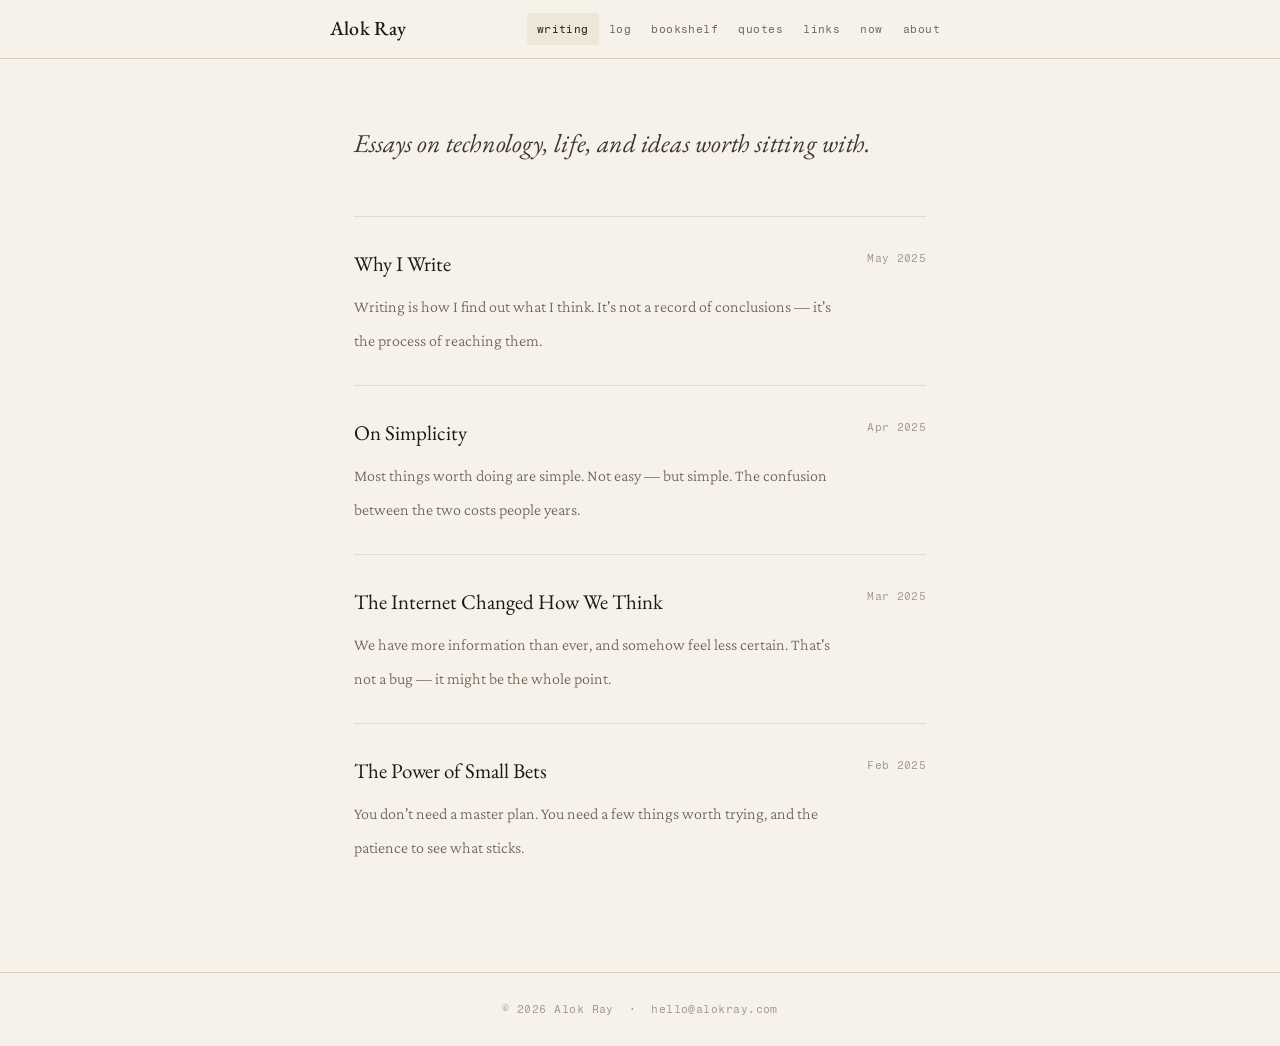
==== index.html @ aebee832 "Add files via upload" ====
<!DOCTYPE html>
<html lang="en">
<head>
  <meta charset="UTF-8" />
  <meta name="viewport" content="width=device-width, initial-scale=1.0"/>
  <title>Alok Ray</title>
  <link rel="stylesheet" href="style.css" />
</head>
<body>

  <header>
    <div class="header-inner">
      <a href="index.html" class="site-title">Alok Ray</a>
      <nav>
        <a href="index.html" class="active">writing</a>
        <a href="log.html">log</a>
        <a href="bookshelf.html">bookshelf</a>
        <a href="quotes.html">quotes</a>
        <a href="links.html">links</a>
        <a href="now.html">now</a>
        <a href="about.html">about</a>
      </nav>
    </div>
  </header>

  <main>
    <div class="home-intro">
      <p>Essays on technology, life, and ideas worth sitting with.</p>
    </div>

    <ul class="post-list">

      <li style="animation-delay:0.05s">
        <div>
          <a href="posts/why-i-write.html" class="post-title">Why I Write</a>
          <span class="post-desc">Writing is how I find out what I think. It's not a record of conclusions — it's the process of reaching them.</span>
        </div>
        <span class="post-date">May 2025</span>
      </li>

      <li style="animation-delay:0.1s">
        <div>
          <a href="posts/on-simplicity.html" class="post-title">On Simplicity</a>
          <span class="post-desc">Most things worth doing are simple. Not easy — but simple. The confusion between the two costs people years.</span>
        </div>
        <span class="post-date">Apr 2025</span>
      </li>

      <li style="animation-delay:0.15s">
        <div>
          <a href="posts/the-internet-changed-thinking.html" class="post-title">The Internet Changed How We Think</a>
          <span class="post-desc">We have more information than ever, and somehow feel less certain. That's not a bug — it might be the whole point.</span>
        </div>
        <span class="post-date">Mar 2025</span>
      </li>

      <li style="animation-delay:0.2s">
        <div>
          <a href="posts/small-bets.html" class="post-title">The Power of Small Bets</a>
          <span class="post-desc">You don't need a master plan. You need a few things worth trying, and the patience to see what sticks.</span>
        </div>
        <span class="post-date">Feb 2025</span>
      </li>

    </ul>
  </main>

  <footer>
    <p>© 2026 Alok Ray &nbsp;·&nbsp; <a href="mailto:hello@alokray.com">hello@alokray.com</a></p>
  </footer>

</body>
</html>
---- style.css ----
@import url('https://fonts.googleapis.com/css2?family=EB+Garamond:ital,wght@0,400;0,500;1,400;1,500&family=Crimson+Pro:ital,wght@0,300;0,400;1,300;1,400&family=Fragment+Mono:ital@0;1&display=swap');

:root {
  --paper:       #f7f2e9;
  --paper-dark:  #ede7d8;
  --paper-mid:   #e5dece;
  --ink:         #1c1814;
  --ink-2:       #3d3730;
  --ink-3:       #6e655c;
  --ink-4:       #a09890;
  --rust:        #9c4a28;
  --rust-soft:   #c07050;
  --border:      #d4ccbc;
  --border-soft: #e2dbd0;

  --serif:  'EB Garamond', Georgia, serif;
  --prose:  'Crimson Pro', Georgia, serif;
  --mono:   'Fragment Mono', monospace;

  --w: 620px;
  --gap: 24px;
}

*, *::before, *::after { box-sizing: border-box; margin: 0; padding: 0; }

html { font-size: 19px; scroll-behavior: smooth; }

body {
  background: var(--paper);
  color: var(--ink);
  font-family: var(--prose);
  font-weight: 300;
  line-height: 1.8;
  min-height: 100vh;
  display: flex;
  flex-direction: column;
}

a { color: inherit; text-decoration: none; }

img { max-width: 100%; display: block; }

/* ── HEADER ───────────────────────────────── */

header {
  border-bottom: 1px solid var(--border);
  padding: 0 var(--gap);
  background: rgba(247,242,233,0.95);
  backdrop-filter: blur(6px);
  position: sticky;
  top: 0;
  z-index: 50;
}

.header-inner {
  max-width: var(--w);
  margin: 0 auto;
  height: 58px;
  display: flex;
  align-items: center;
  justify-content: space-between;
}

.site-title {
  font-family: var(--serif);
  font-size: 1.05rem;
  font-weight: 500;
  letter-spacing: 0.01em;
  color: var(--ink);
  transition: color 0.2s;
}
.site-title:hover { color: var(--rust); }

nav {
  display: flex;
  align-items: center;
  gap: 0;
}

nav a {
  font-family: var(--mono);
  font-size: 0.6rem;
  letter-spacing: 0.04em;
  color: var(--ink-3);
  padding: 6px 10px;
  border-radius: 3px;
  transition: color 0.2s, background 0.2s;
  text-transform: lowercase;
}

nav a:hover,
nav a.active {
  color: var(--ink);
  background: var(--paper-dark);
}

/* ── MAIN WRAPPER ─────────────────────────── */

main {
  flex: 1;
  max-width: var(--w);
  width: 100%;
  margin: 0 auto;
  padding: 0 var(--gap);
}

/* ── PAGE HEADER ──────────────────────────── */

.page-head {
  padding: 60px 0 40px;
  border-bottom: 1px solid var(--border-soft);
  margin-bottom: 48px;
}

.page-head h1 {
  font-family: var(--serif);
  font-size: 2rem;
  font-weight: 400;
  color: var(--ink);
  margin-bottom: 10px;
  line-height: 1.2;
}

.page-head .sub {
  font-family: var(--prose);
  font-size: 0.9rem;
  font-style: italic;
  color: var(--ink-3);
}

/* ── HOME ─────────────────────────────────── */

.home-intro {
  padding: 64px 0 52px;
}

.home-intro p {
  font-family: var(--serif);
  font-size: 1.35rem;
  font-style: italic;
  color: var(--ink-2);
  line-height: 1.6;
  max-width: 520px;
}

.post-list {
  list-style: none;
  padding-bottom: 80px;
}

.post-list li {
  border-top: 1px solid var(--border-soft);
  padding: 28px 0;
  display: grid;
  grid-template-columns: 1fr auto;
  gap: 16px;
  align-items: start;
  animation: rise 0.4s ease both;
}

.post-list li:hover .post-title { color: var(--rust); }

.post-title {
  font-family: var(--serif);
  font-size: 1.1rem;
  font-weight: 400;
  color: var(--ink);
  transition: color 0.2s;
  display: block;
  margin-bottom: 6px;
}

.post-desc {
  font-size: 0.85rem;
  color: var(--ink-3);
  line-height: 1.6;
}

.post-date {
  font-family: var(--mono);
  font-size: 0.58rem;
  color: var(--ink-4);
  white-space: nowrap;
  padding-top: 4px;
  letter-spacing: 0.03em;
}

/* ── ESSAY ────────────────────────────────── */

.essay {
  padding-top: 60px;
  padding-bottom: 96px;
}

.essay-head {
  margin-bottom: 52px;
  padding-bottom: 36px;
  border-bottom: 1px solid var(--border-soft);
}

.essay-head h1 {
  font-family: var(--serif);
  font-size: 2.1rem;
  font-weight: 400;
  line-height: 1.2;
  color: var(--ink);
  margin-bottom: 16px;
}

.essay-meta {
  display: flex;
  gap: 20px;
  font-family: var(--mono);
  font-size: 0.6rem;
  color: var(--ink-4);
  letter-spacing: 0.04em;
}

.essay-body p {
  font-family: var(--prose);
  font-size: 1rem;
  line-height: 1.9;
  color: var(--ink-2);
  margin-bottom: 26px;
}

.essay-body p:first-child {
  font-size: 1.08rem;
  color: var(--ink);
  font-style: italic;
}

.back {
  display: inline-flex;
  align-items: center;
  gap: 6px;
  font-family: var(--mono);
  font-size: 0.6rem;
  color: var(--ink-4);
  letter-spacing: 0.04em;
  margin-top: 56px;
  transition: color 0.2s;
}
.back:hover { color: var(--rust); }
.back::before { content: '←'; }

/* ── ABOUT ────────────────────────────────── */

.about-body {
  padding-bottom: 80px;
}

.about-body p {
  font-size: 1rem;
  color: var(--ink-2);
  margin-bottom: 24px;
  line-height: 1.9;
}

.about-body a {
  color: var(--rust);
  border-bottom: 1px solid var(--rust-soft);
  transition: color 0.2s, border-color 0.2s;
}
.about-body a:hover { color: var(--ink); border-color: var(--ink); }

/* ── NOW ──────────────────────────────────── */

.now-body {
  padding-bottom: 80px;
}

.now-body p {
  font-size: 1rem;
  color: var(--ink-2);
  margin-bottom: 20px;
  line-height: 1.9;
}

.now-section {
  margin-bottom: 44px;
}

.now-section h2 {
  font-family: var(--mono);
  font-size: 0.62rem;
  letter-spacing: 0.1em;
  text-transform: uppercase;
  color: var(--ink-4);
  margin-bottom: 16px;
}

.now-item {
  display: flex;
  gap: 14px;
  align-items: baseline;
  padding: 10px 0;
  border-top: 1px solid var(--border-soft);
  font-size: 0.95rem;
  color: var(--ink-2);
}

.now-item .label {
  font-family: var(--mono);
  font-size: 0.58rem;
  color: var(--ink-4);
  min-width: 56px;
  padding-top: 2px;
}

/* ── BOOKSHELF ────────────────────────────── */

.shelf {
  padding-bottom: 80px;
}

.shelf-grid {
  display: grid;
  gap: 1px;
  background: var(--border-soft);
  border: 1px solid var(--border-soft);
  border-radius: 4px;
  overflow: hidden;
}

.book {
  background: var(--paper);
  padding: 22px 24px;
  display: grid;
  grid-template-columns: 1fr auto;
  gap: 12px;
  align-items: start;
  transition: background 0.2s;
}

.book:hover { background: var(--paper-dark); }

.book-title {
  font-family: var(--serif);
  font-size: 1rem;
  color: var(--ink);
  margin-bottom: 3px;
}

.book-author {
  font-family: var(--mono);
  font-size: 0.58rem;
  color: var(--ink-4);
  letter-spacing: 0.03em;
}

.book-note {
  font-size: 0.82rem;
  font-style: italic;
  color: var(--ink-3);
  margin-top: 8px;
  line-height: 1.6;
}

.book-year {
  font-family: var(--mono);
  font-size: 0.58rem;
  color: var(--ink-4);
  white-space: nowrap;
}

/* ── QUOTES ───────────────────────────────── */

.quotes-list {
  padding-bottom: 80px;
  list-style: none;
}

.quote-item {
  padding: 36px 0;
  border-top: 1px solid var(--border-soft);
}

.quote-text {
  font-family: var(--serif);
  font-size: 1.2rem;
  font-style: italic;
  color: var(--ink);
  line-height: 1.65;
  margin-bottom: 14px;
}

.quote-source {
  font-family: var(--mono);
  font-size: 0.6rem;
  color: var(--ink-4);
  letter-spacing: 0.04em;
}

/* ── LOG ──────────────────────────────────── */

.log-list {
  padding-bottom: 80px;
  list-style: none;
}

.log-entry {
  display: grid;
  grid-template-columns: 80px 1fr;
  gap: 24px;
  padding: 24px 0;
  border-top: 1px solid var(--border-soft);
  animation: rise 0.3s ease both;
}

.log-month {
  font-family: var(--mono);
  font-size: 0.6rem;
  color: var(--ink-4);
  letter-spacing: 0.04em;
  padding-top: 4px;
  line-height: 1.4;
}

.log-text {
  font-size: 0.95rem;
  color: var(--ink-2);
  line-height: 1.8;
}

/* ── LINKS ────────────────────────────────── */

.links-list {
  padding-bottom: 80px;
  list-style: none;
}

.link-item {
  padding: 24px 0;
  border-top: 1px solid var(--border-soft);
}

.link-item a.link-title {
  font-family: var(--serif);
  font-size: 1rem;
  color: var(--rust);
  border-bottom: 1px solid transparent;
  transition: border-color 0.2s;
}
.link-item a.link-title:hover { border-color: var(--rust-soft); }

.link-domain {
  font-family: var(--mono);
  font-size: 0.58rem;
  color: var(--ink-4);
  margin: 4px 0 8px;
  letter-spacing: 0.03em;
}

.link-note {
  font-size: 0.85rem;
  color: var(--ink-3);
  line-height: 1.7;
}

/* ── FOOTER ───────────────────────────────── */

footer {
  border-top: 1px solid var(--border);
  padding: 26px var(--gap);
  text-align: center;
}

footer p {
  font-family: var(--mono);
  font-size: 0.6rem;
  color: var(--ink-4);
  letter-spacing: 0.04em;
}

footer a:hover { color: var(--rust); }

/* ── ANIMATIONS ───────────────────────────── */

@keyframes rise {
  from { opacity: 0; transform: translateY(12px); }
  to   { opacity: 1; transform: translateY(0); }
}

/* ── RESPONSIVE ───────────────────────────── */

@media (max-width: 660px) {
  html { font-size: 17px; }
  .home-intro { padding: 44px 0 36px; }
  .log-entry { grid-template-columns: 60px 1fr; gap: 14px; }
  nav a { padding: 6px 7px; }
  .essay-head h1 { font-size: 1.7rem; }
}
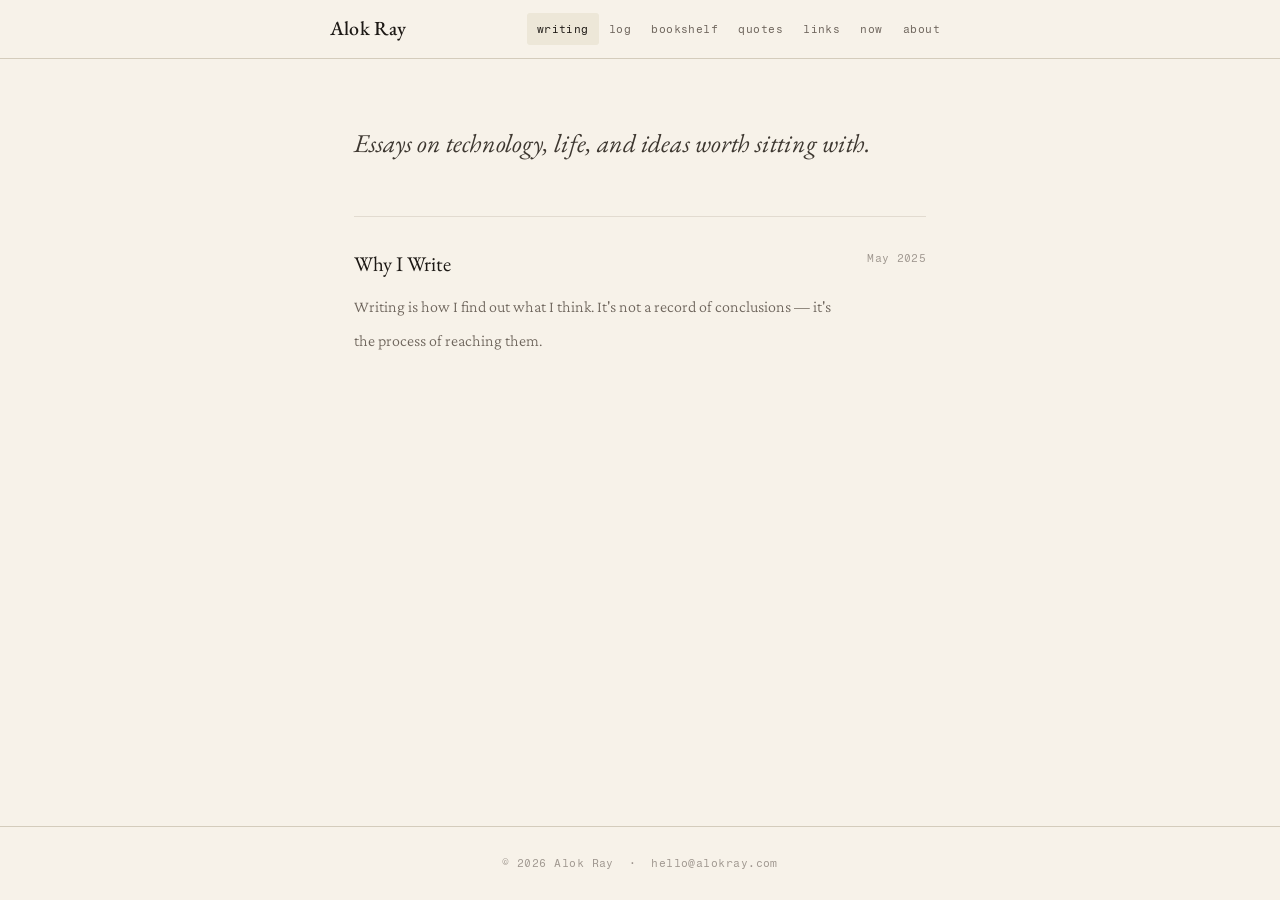
==== commit ce7e74ca: "removed extra blogs in index.html" ====
--- a/index.html
+++ b/index.html
@@ -38,7 +38,7 @@
         <span class="post-date">May 2025</span>
       </li>
 
-      <li style="animation-delay:0.1s">
+      <!-- <li style="animation-delay:0.1s">
         <div>
           <a href="posts/on-simplicity.html" class="post-title">On Simplicity</a>
           <span class="post-desc">Most things worth doing are simple. Not easy — but simple. The confusion between the two costs people years.</span>
@@ -60,7 +60,7 @@
           <span class="post-desc">You don't need a master plan. You need a few things worth trying, and the patience to see what sticks.</span>
         </div>
         <span class="post-date">Feb 2025</span>
-      </li>
+      </li> -->
 
     </ul>
   </main>
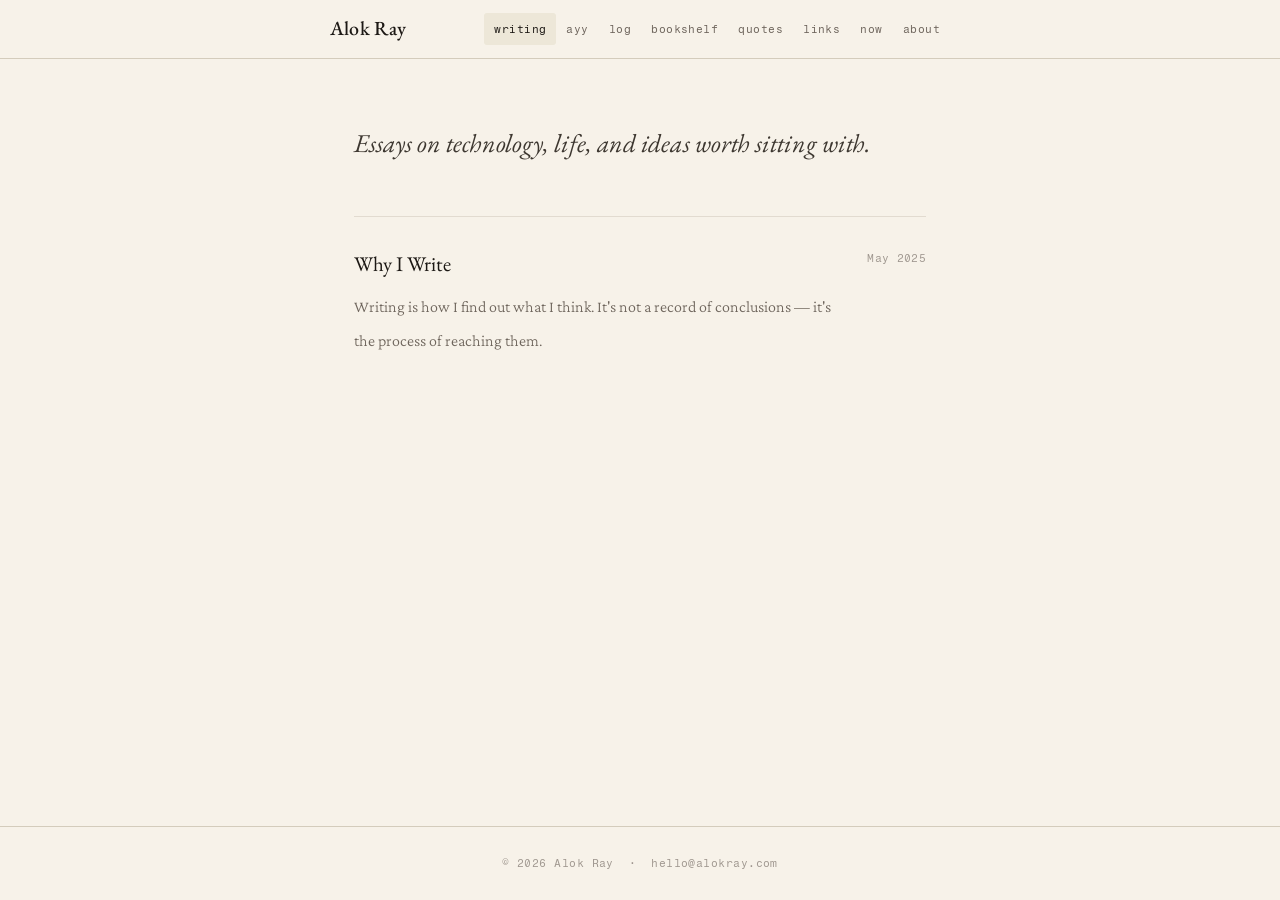
==== commit 007ff056: "added ayy in index.html" ====
--- a/index.html
+++ b/index.html
@@ -13,6 +13,7 @@
       <a href="index.html" class="site-title">Alok Ray</a>
       <nav>
         <a href="index.html" class="active">writing</a>
+        <a href="ayy.html">ayy</a>
         <a href="log.html">log</a>
         <a href="bookshelf.html">bookshelf</a>
         <a href="quotes.html">quotes</a>
--- a/style.css
+++ b/style.css
@@ -491,3 +491,19 @@
   nav a { padding: 6px 7px; }
   .essay-head h1 { font-size: 1.7rem; }
 }
+/* ── AYYY PAGE ───────────────────────────── */
+
+.ayy-page {
+  display: flex;
+  justify-content: center;
+  align-items: center;
+  min-height: 100vh;
+  background: var(--paper);
+}
+
+.ayy-text {
+  font-family: var(--serif);
+  font-size: clamp(4rem, 12vw, 10rem);
+  color: var(--ink);
+  text-align: center;
+}
